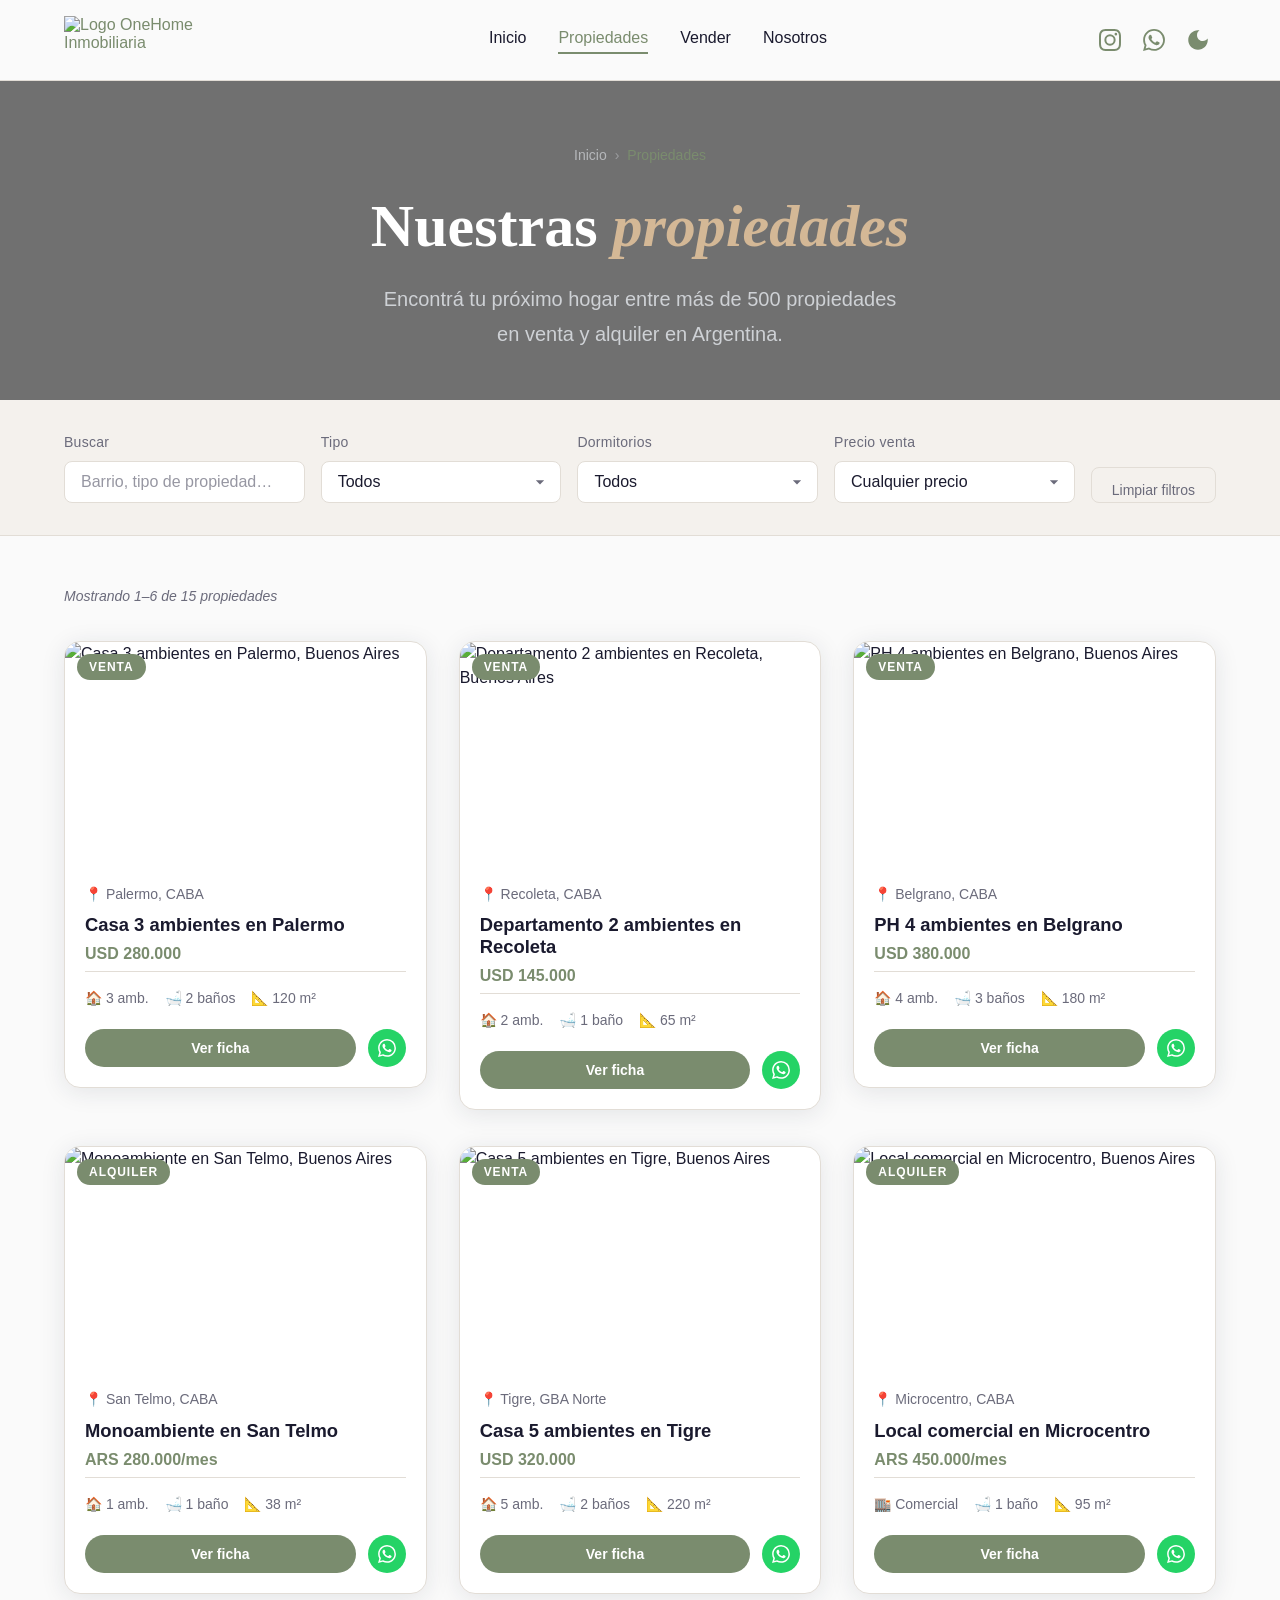
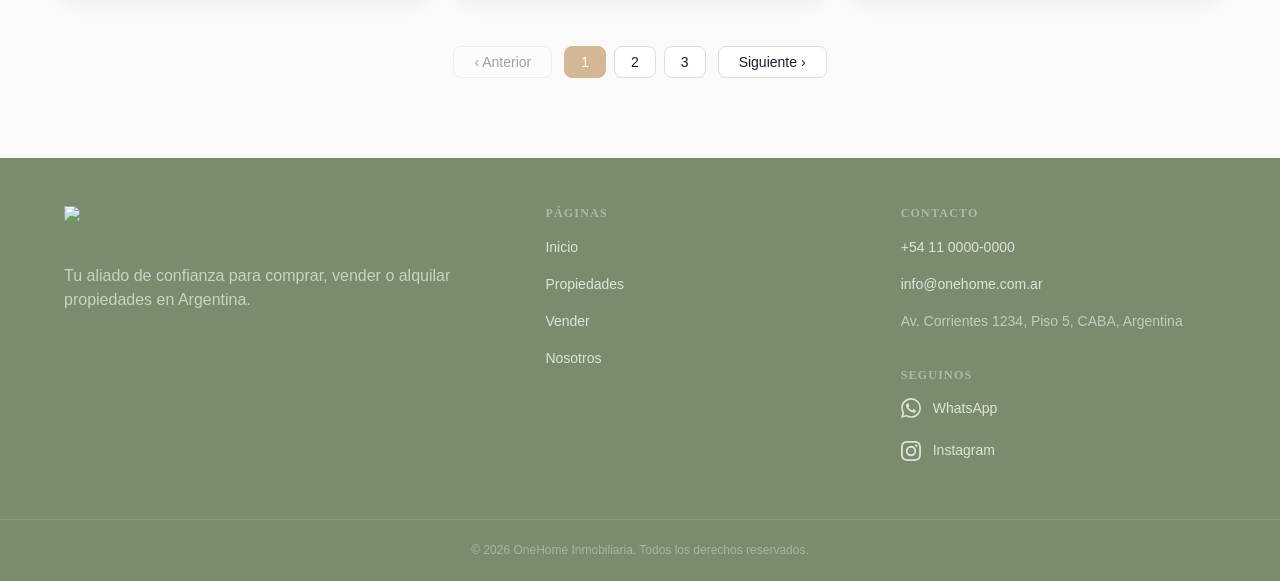
==== pages/ficha.html @ b930ec29 "Finalizando estilos generales del proyecto" ====
<!DOCTYPE html>
<html lang="es-AR">

<head>
  <meta charset="UTF-8" />
  <meta name="viewport" content="width=device-width, initial-scale=1.0" />

  <!-- SEO primario (el JS actualiza estos valores dinámicamente) -->
  <title>Ficha de propiedad | OneHome Inmobiliaria</title>
  <meta name="description" content="Detalle de propiedad en OneHome Inmobiliaria." />
  <link rel="canonical" href="https://onehome.com.ar/pages/ficha.html" />

  <!-- Open Graph para redes sociales (actualizados por JS) -->
  <meta property="og:type" content="website" />
  <meta property="og:title" content="Propiedad | OneHome Inmobiliaria" />
  <meta property="og:description" content="Detalle de propiedad en OneHome Inmobiliaria." />
  <meta property="og:image" content="/assets/images/og-default.jpg" />
  <meta property="og:url" content="https://onehome.com.ar/pages/ficha.html" />
  <meta property="og:locale" content="es_AR" />

  <!-- Datos estructurados Schema.org — contenido generado por JS -->
  <script id="json-ld" type="application/ld+json">
    {}
  </script>

  <!-- Fuentes: Playfair Display (títulos) + Lato (cuerpo) -->
  <link rel="preconnect" href="https://fonts.googleapis.com">
  <link rel="preconnect" href="https://fonts.gstatic.com" crossorigin>
  <link href="https://fonts.googleapis.com/css2?family=Playfair+Display:ital,wght@0,400;0,600;0,700;1,400&family=Lato:wght@300;400;700&display=swap" rel="stylesheet">

  <!-- Estilos -->
  <link rel="stylesheet" href="../assets/styles/main.css" />

  <!-- Favicon -->
  <link rel="icon" type="image/png" href="../assets/images/icons/favicon.png" />
</head>

<body>

  <!-- ===================== HEADER ===================== -->
  <header class="header">
    <div class="header__inner">

      <!-- Logo -->
      <a href="/" class="header__logo" aria-label="OneHome Inmobiliaria — inicio">
        <span class="header__logo-nombre">ONE HOME</span>
        <span class="header__logo-subtitulo">Consultores Inmobiliarios</span>
      </a>

      <!-- Navegación principal -->
      <nav class="header__nav" id="header-nav" aria-label="Navegación principal">
        <ul class="header__nav-list" role="list">
          <li><a href="/" class="header__nav-link">Inicio</a></li>
          <li><a href="/pages/propiedades.html" class="header__nav-link" aria-current="page">Propiedades</a></li>
          <li><a href="/pages/vender.html" class="header__nav-link">Vender / Alquilar</a></li>
          <li><a href="/pages/nosotros.html" class="header__nav-link">Nosotros</a></li>
        </ul>
      </nav>

      <!-- Botón contacto — visible solo en mobile -->
      <a href="/pages/contacto.html" class="header__contacto-mobile" aria-label="Ir al formulario de contacto">
        Contacto
      </a>

      <!-- Controles: redes sociales + toggle de tema -->
      <div class="header__controles" aria-label="Acciones del header">

        <a href="https://instagram.com/onehome" class="header__social-link" target="_blank" rel="noopener noreferrer"
          aria-label="Seguinos en Instagram">
          <svg class="header__social-icono" xmlns="http://www.w3.org/2000/svg" viewBox="0 0 24 24" aria-hidden="true"
            focusable="false">
            <path
              d="M12 2.163c3.204 0 3.584.012 4.85.07 3.252.148 4.771 1.691 4.919 4.919.058 1.265.069 1.645.069 4.849 0 3.205-.012 3.584-.069 4.849-.149 3.225-1.664 4.771-4.919 4.919-1.266.058-1.644.07-4.85.07-3.204 0-3.584-.012-4.849-.07-3.26-.149-4.771-1.699-4.919-4.92-.058-1.265-.07-1.644-.07-4.849 0-3.204.013-3.583.07-4.849.149-3.227 1.664-4.771 4.919-4.919 1.266-.057 1.645-.069 4.849-.069zM12 0C8.741 0 8.333.014 7.053.072 2.695.272.273 2.69.073 7.052.014 8.333 0 8.741 0 12c0 3.259.014 3.668.072 4.948.2 4.358 2.618 6.78 6.98 6.98C8.333 23.986 8.741 24 12 24c3.259 0 3.668-.014 4.948-.072 4.354-.2 6.782-2.618 6.979-6.98.059-1.28.073-1.689.073-4.948 0-3.259-.014-3.667-.072-4.947-.196-4.354-2.617-6.78-6.979-6.98C15.668.014 15.259 0 12 0zm0 5.838a6.162 6.162 0 1 0 0 12.324 6.162 6.162 0 0 0 0-12.324zM12 16a4 4 0 1 1 0-8 4 4 0 0 1 0 8zm6.406-11.845a1.44 1.44 0 1 0 0 2.881 1.44 1.44 0 0 0 0-2.881z" />
          </svg>
        </a>

        <a href="https://wa.me/541100000000" class="header__social-link" target="_blank" rel="noopener noreferrer"
          aria-label="Contactanos por WhatsApp">
          <svg class="header__social-icono" xmlns="http://www.w3.org/2000/svg" viewBox="0 0 24 24" aria-hidden="true"
            focusable="false">
            <path
              d="M17.472 14.382c-.297-.149-1.758-.867-2.03-.967-.273-.099-.471-.148-.67.15-.197.297-.767.966-.94 1.164-.173.199-.347.223-.644.075-.297-.15-1.255-.463-2.39-1.475-.883-.788-1.48-1.761-1.653-2.059-.173-.297-.018-.458.13-.606.134-.133.298-.347.446-.52.149-.174.198-.298.298-.497.099-.198.05-.371-.025-.52-.075-.149-.669-1.612-.916-2.207-.242-.579-.487-.5-.669-.51-.173-.008-.371-.01-.57-.01-.198 0-.52.074-.792.372-.272.297-1.04 1.016-1.04 2.479 0 1.462 1.065 2.875 1.213 3.074.149.198 2.096 3.2 5.077 4.487.709.306 1.262.489 1.694.625.712.227 1.36.195 1.871.118.571-.085 1.758-.719 2.006-1.413.248-.694.248-1.289.173-1.413-.074-.124-.272-.198-.57-.347m-5.421 7.403h-.004a9.87 9.87 0 0 1-5.031-1.378l-.361-.214-3.741.982.998-3.648-.235-.374a9.86 9.86 0 0 1-1.51-5.26c.001-5.45 4.436-9.884 9.888-9.884 2.64 0 5.122 1.03 6.988 2.898a9.825 9.825 0 0 1 2.893 6.994c-.003 5.45-4.437 9.884-9.885 9.884m8.413-18.297A11.815 11.815 0 0 0 12.05 0C5.495 0 .16 5.335.157 11.892c0 2.096.547 4.142 1.588 5.945L.057 24l6.305-1.654a11.882 11.882 0 0 0 5.683 1.448h.005c6.554 0 11.89-5.335 11.893-11.893a11.821 11.821 0 0 0-3.48-8.413Z" />
          </svg>
        </a>

        <button class="theme-toggle" id="theme-toggle" aria-label="Cambiar a modo oscuro">
          <svg class="theme-toggle__sol" viewBox="0 0 24 24" xmlns="http://www.w3.org/2000/svg" aria-hidden="true">
            <path
              d="M12 7c-2.76 0-5 2.24-5 5s2.24 5 5 5 5-2.24 5-5-2.24-5-5-5zM2 13h2c.55 0 1-.45 1-1s-.45-1-1-1H2c-.55 0-1 .45-1 1s.45 1 1 1zm18 0h2c.55 0 1-.45 1-1s-.45-1-1-1h-2c-.55 0-1 .45-1 1s.45 1 1 1zM11 2v2c0 .55.45 1 1 1s1-.45 1-1V2c0-.55-.45-1-1-1s-1 .45-1 1zm0 18v2c0 .55.45 1 1 1s1-.45 1-1v-2c0-.55-.45-1-1-1s-1 .45-1 1zM5.99 4.58c-.39-.39-1.03-.39-1.41 0-.39.39-.39 1.03 0 1.41l1.06 1.06c.39.39 1.03.39 1.41 0s.39-1.03 0-1.41L5.99 4.58zm12.37 12.37c-.39-.39-1.03-.39-1.41 0-.39.39-.39 1.03 0 1.41l1.06 1.06c.39.39 1.03.39 1.41 0 .39-.39.39-1.03 0-1.41l-1.06-1.06zm1.06-10.96c.39-.39.39-1.03 0-1.41-.39-.39-1.03-.39-1.41 0l-1.06 1.06c-.39.39-.39 1.03 0 1.41s1.03.39 1.41 0l1.06-1.06zM7.05 18.36c.39-.39.39-1.03 0-1.41-.39-.39-1.03-.39-1.41 0l-1.06 1.06c-.39.39-.39 1.03 0 1.41s1.03.39 1.41 0l1.06-1.06z" />
          </svg>
          <svg class="theme-toggle__luna" viewBox="0 0 24 24" xmlns="http://www.w3.org/2000/svg" aria-hidden="true">
            <path
              d="M12 3c-4.97 0-9 4.03-9 9s4.03 9 9 9 9-4.03 9-9c0-.46-.04-.92-.1-1.36-.98 1.37-2.58 2.26-4.4 2.26-2.98 0-5.4-2.42-5.4-5.4 0-1.81.89-3.42 2.26-4.4-.44-.06-.9-.1-1.36-.1z" />
          </svg>
        </button>

      </div><!-- /.header__controles -->

    </div>
  </header>

  <!-- ===================== MAIN ===================== -->
  <!-- Todo el contenido de la ficha es generado dinámicamente por ficha-page.js -->
  <main class="ficha" id="ficha-main" aria-label="Ficha de propiedad">
    <!-- JS monta acá: breadcrumb, galería, layout, formulario, relacionadas -->
  </main>

  <!-- ===================== FOOTER ===================== -->
  <footer class="footer">
    <div class="footer__inner">
      <div class="footer__marca">
        <a href="/" class="footer__logo" aria-label="OneHome Inmobiliaria — inicio">
          <span class="footer__logo-nombre">ONE HOME</span>
          <span class="footer__logo-subtitulo">Consultores Inmobiliarios</span>
        </a>
        <p class="footer__descripcion">
          Tu aliado de confianza para comprar, vender o alquilar propiedades en Argentina.
        </p>
      </div>

      <nav class="footer__nav" aria-label="Navegación del footer">
        <h3 class="footer__nav-titulo">Páginas</h3>
        <ul class="footer__nav-lista" role="list">
          <li><a href="/" class="footer__nav-link">Inicio</a></li>
          <li><a href="/pages/propiedades.html" class="footer__nav-link">Propiedades</a></li>
          <li><a href="/pages/vender.html" class="footer__nav-link">Vender / Alquilar</a></li>
          <li><a href="/pages/nosotros.html" class="footer__nav-link">Nosotros</a></li>
        </ul>
      </nav>

      <address class="footer__contacto">
        <h3 class="footer__contacto-titulo">Contacto</h3>
        <ul class="footer__contacto-lista" role="list">
          <li>
            <a href="tel:+541133662649" class="footer__contacto-link">
              +54 11 3366 2649
            </a>
          </li>
          <li>
            <a href="mailto:info@onehome.com.ar" class="footer__contacto-link">
              info@onehome.com.ar
            </a>
          </li>
          <li class="footer__contacto-direccion">
            Av. Corrientes 1234, Piso 5, CABA, Argentina
          </li>
        </ul>

        <h3 class="footer__social-titulo">Seguinos</h3>
        <ul class="footer__social-lista" role="list">
          <li>
            <a href="https://wa.me/5491133662649" class="footer__social-link" target="_blank" rel="noopener noreferrer"
              aria-label="Contactar por WhatsApp">
              <svg class="footer__social-icono" xmlns="http://www.w3.org/2000/svg" viewBox="0 0 24 24"
                aria-hidden="true" focusable="false">
                <path
                  d="M17.472 14.382c-.297-.149-1.758-.867-2.03-.967-.273-.099-.471-.148-.67.15-.197.297-.767.966-.94 1.164-.173.199-.347.223-.644.075-.297-.15-1.255-.463-2.39-1.475-.883-.788-1.48-1.761-1.653-2.059-.173-.297-.018-.458.13-.606.134-.133.298-.347.446-.52.149-.174.198-.298.298-.497.099-.198.05-.371-.025-.52-.075-.149-.669-1.612-.916-2.207-.242-.579-.487-.5-.669-.51-.173-.008-.371-.01-.57-.01-.198 0-.52.074-.792.372-.272.297-1.04 1.016-1.04 2.479 0 1.462 1.065 2.875 1.213 3.074.149.198 2.096 3.2 5.077 4.487.709.306 1.262.489 1.694.625.712.227 1.36.195 1.871.118.571-.085 1.758-.719 2.006-1.413.248-.694.248-1.289.173-1.413-.074-.124-.272-.198-.57-.347m-5.421 7.403h-.004a9.87 9.87 0 0 1-5.031-1.378l-.361-.214-3.741.982.998-3.648-.235-.374a9.86 9.86 0 0 1-1.51-5.26c.001-5.45 4.436-9.884 9.888-9.884 2.64 0 5.122 1.03 6.988 2.898a9.825 9.825 0 0 1 2.893 6.994c-.003 5.45-4.437 9.884-9.885 9.884m8.413-18.297A11.815 11.815 0 0 0 12.05 0C5.495 0 .16 5.335.157 11.892c0 2.096.547 4.142 1.588 5.945L.057 24l6.305-1.654a11.882 11.882 0 0 0 5.683 1.448h.005c6.554 0 11.89-5.335 11.893-11.893a11.821 11.821 0 0 0-3.48-8.413Z" />
              </svg>
              <span class="footer__social-nombre">WhatsApp</span>
            </a>
          </li>
          <li>
            <a href="https://instagram.com/onehomeargentina" class="footer__social-link" target="_blank"
              rel="noopener noreferrer" aria-label="OneHome en Instagram">
              <svg class="footer__social-icono" xmlns="http://www.w3.org/2000/svg" viewBox="0 0 24 24"
                aria-hidden="true" focusable="false">
                <path
                  d="M12 2.163c3.204 0 3.584.012 4.85.07 3.252.148 4.771 1.691 4.919 4.919.058 1.265.069 1.645.069 4.849 0 3.205-.012 3.584-.069 4.849-.149 3.225-1.664 4.771-4.919 4.919-1.266.058-1.644.07-4.85.07-3.204 0-3.584-.012-4.849-.07-3.26-.149-4.771-1.699-4.919-4.92-.058-1.265-.07-1.644-.07-4.849 0-3.204.013-3.583.07-4.849.149-3.227 1.664-4.771 4.919-4.919 1.266-.057 1.645-.069 4.849-.069zM12 0C8.741 0 8.333.014 7.053.072 2.695.272.273 2.69.073 7.052.014 8.333 0 8.741 0 12c0 3.259.014 3.668.072 4.948.2 4.358 2.618 6.78 6.98 6.98C8.333 23.986 8.741 24 12 24c3.259 0 3.668-.014 4.948-.072 4.354-.2 6.782-2.618 6.979-6.98.059-1.28.073-1.689.073-4.948 0-3.259-.014-3.667-.072-4.947-.196-4.354-2.617-6.78-6.979-6.98C15.668.014 15.259 0 12 0zm0 5.838a6.162 6.162 0 1 0 0 12.324 6.162 6.162 0 0 0 0-12.324zM12 16a4 4 0 1 1 0-8 4 4 0 0 1 0 8zm6.406-11.845a1.44 1.44 0 1 0 0 2.881 1.44 1.44 0 0 0 0-2.881z" />
              </svg>
              <span class="footer__social-nombre">Instagram</span>
            </a>
          </li>
        </ul>
      </address>

    </div>

    <!-- Barra inferior: copyright -->
    <div class="footer__legal">
      <p class="footer__copyright">
        &copy; 2026 OneHome Inmobiliaria. Todos los derechos reservados.
      </p>
    </div>
  </footer>

  <!-- ===================== NAV MOBILE ===================== -->
  <nav class="nav-mobile" aria-label="Navegación móvil">
    <ul class="nav-mobile__list" role="list">

      <li class="nav-mobile__item">
        <a href="/" class="nav-mobile__link" aria-label="Inicio">
          <svg viewBox="0 0 24 24" xmlns="http://www.w3.org/2000/svg" aria-hidden="true">
            <path d="M10 20v-6h4v6h5v-8h3L12 3 2 12h3v8z" />
          </svg>
          <span>Inicio</span>
        </a>
      </li>

      <li class="nav-mobile__item">
        <a href="/pages/propiedades.html" class="nav-mobile__link" aria-label="Propiedades">
          <svg viewBox="0 0 24 24" xmlns="http://www.w3.org/2000/svg" aria-hidden="true">
            <path
              d="M17 11V3H7v4H3v14h8v-4h2v4h8V11h-4zM7 19H5v-2h2v2zm0-4H5v-2h2v2zm0-4H5v-2h2v2zm4 4H9v-2h2v2zm0-4H9v-2h2v2zm0-4H9V5h2v2zm4 8h-2v-2h2v2zm0-4h-2v-2h2v2zm0-4h-2V5h2v2zm4 12h-2v-2h2v2zm0-4h-2v-2h2v2z" />
          </svg>
          <span>Propiedades</span>
        </a>
      </li>

      <li class="nav-mobile__item">
        <a href="/pages/vender.html" class="nav-mobile__link" aria-label="Vender">
          <svg viewBox="0 0 24 24" xmlns="http://www.w3.org/2000/svg" aria-hidden="true">
            <path
              d="M21.41 11.58l-9-9C12.05 2.22 11.55 2 11 2H4c-1.1 0-2 .9-2 2v7c0 .55.22 1.05.59 1.42l9 9c.36.36.86.58 1.41.58.55 0 1.05-.22 1.41-.59l7-7c.37-.36.59-.86.59-1.41 0-.55-.23-1.06-.59-1.42zM5.5 7C4.67 7 4 6.33 4 5.5S4.67 4 5.5 4 7 4.67 7 5.5 6.33 7 5.5 7z" />
          </svg>
          <span>Vender</span>
        </a>
      </li>

      <li class="nav-mobile__item">
        <a href="/pages/nosotros.html" class="nav-mobile__link" aria-label="Nosotros">
          <svg viewBox="0 0 24 24" xmlns="http://www.w3.org/2000/svg" aria-hidden="true">
            <path
              d="M16 11c1.66 0 2.99-1.34 2.99-3S17.66 5 16 5c-1.66 0-3 1.34-3 3s1.34 3 3 3zm-8 0c1.66 0 2.99-1.34 2.99-3S9.66 5 8 5C6.34 5 5 6.34 5 8s1.34 3 3 3zm0 2c-2.33 0-7 1.17-7 3.5V19h14v-2.5c0-2.33-4.67-3.5-7-3.5zm8 0c-.29 0-.62.02-.97.05 1.16.84 1.97 1.97 1.97 3.45V19h6v-2.5c0-2.33-4.67-3.5-7-3.5z" />
          </svg>
          <span>Nosotros</span>
        </a>
      </li>

    </ul>
  </nav>

  <!-- Script de la página -->
  <script type="module" src="../assets/js/pages/ficha-page.js"></script>

</body>

</html>
---- assets/styles/main.css ----
/* =========================================================
   main.css — punto de entrada de todos los estilos
   El orden importa: reset → variables → tipografía → componentes → páginas
   ========================================================= */

/* === BASE === */
@import './base/reset.css';
@import './base/variables.css';
@import './base/typography.css';
@import './base/animations.css';

/* === COMPONENTS === */
@import './components/theme-toggle.css';
@import './components/header.css';
@import './components/footer.css';
@import './components/cards.css';

/* === PAGES === */
@import './pages/home.css';
/* nosotros.css primero: define la base de .hero-interno (overlay + z-index) */
@import './pages/nosotros.css';
/* propiedades y vender sobreescriben solo el background-image del hero */
@import './pages/propiedades.css';
@import './pages/vender.css';
@import './pages/ficha.css';
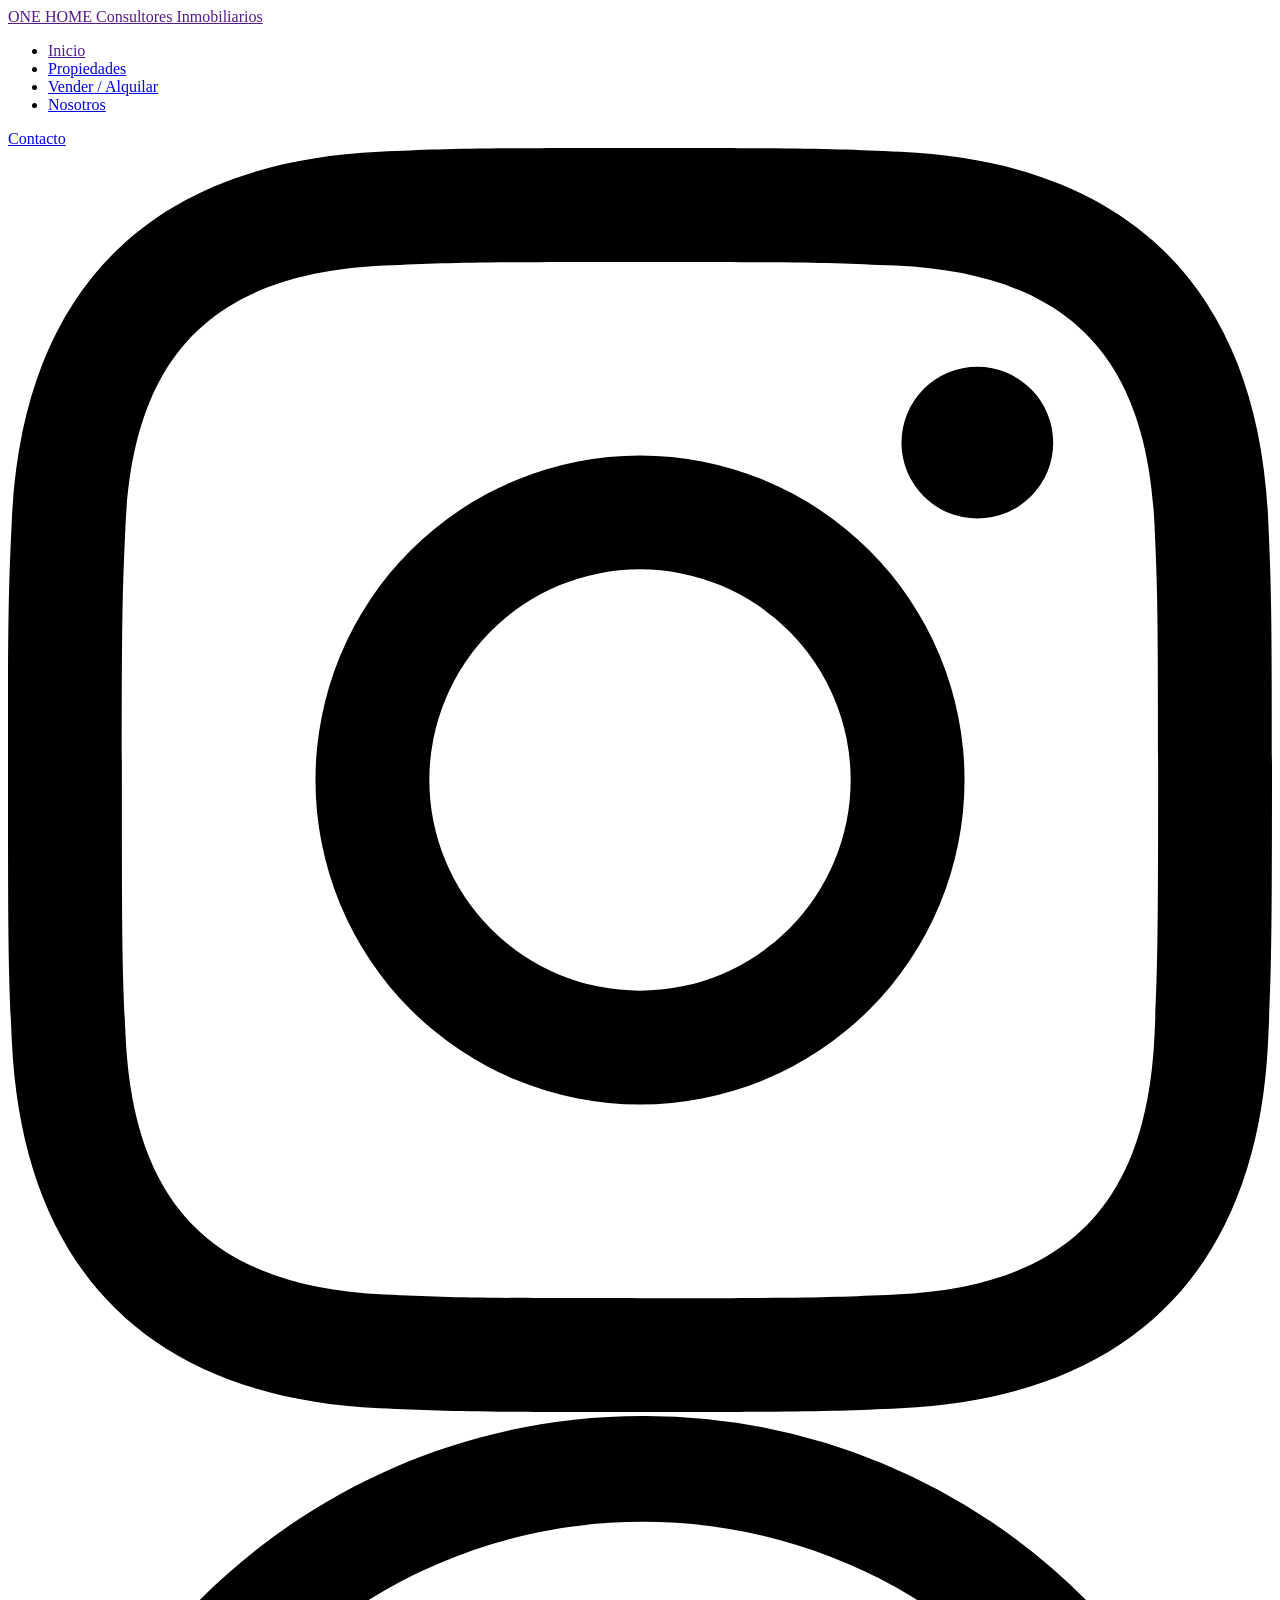
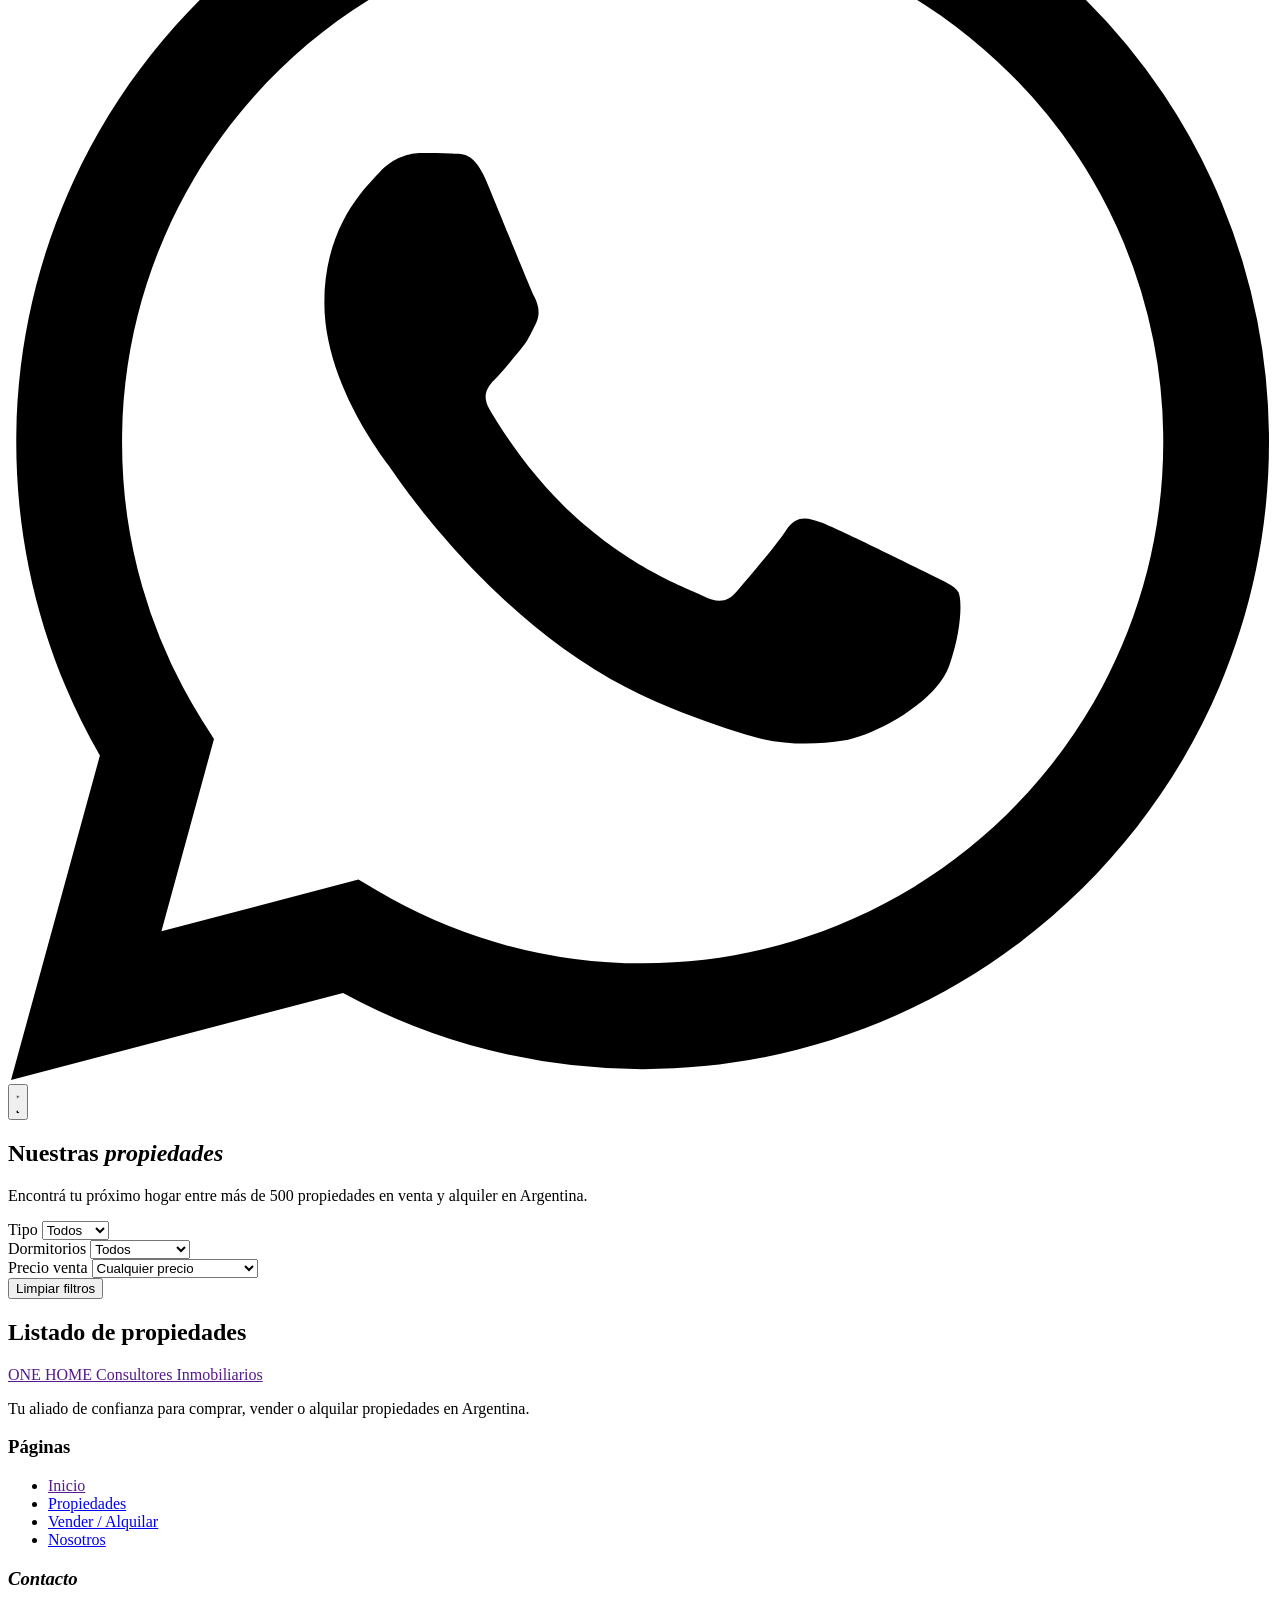
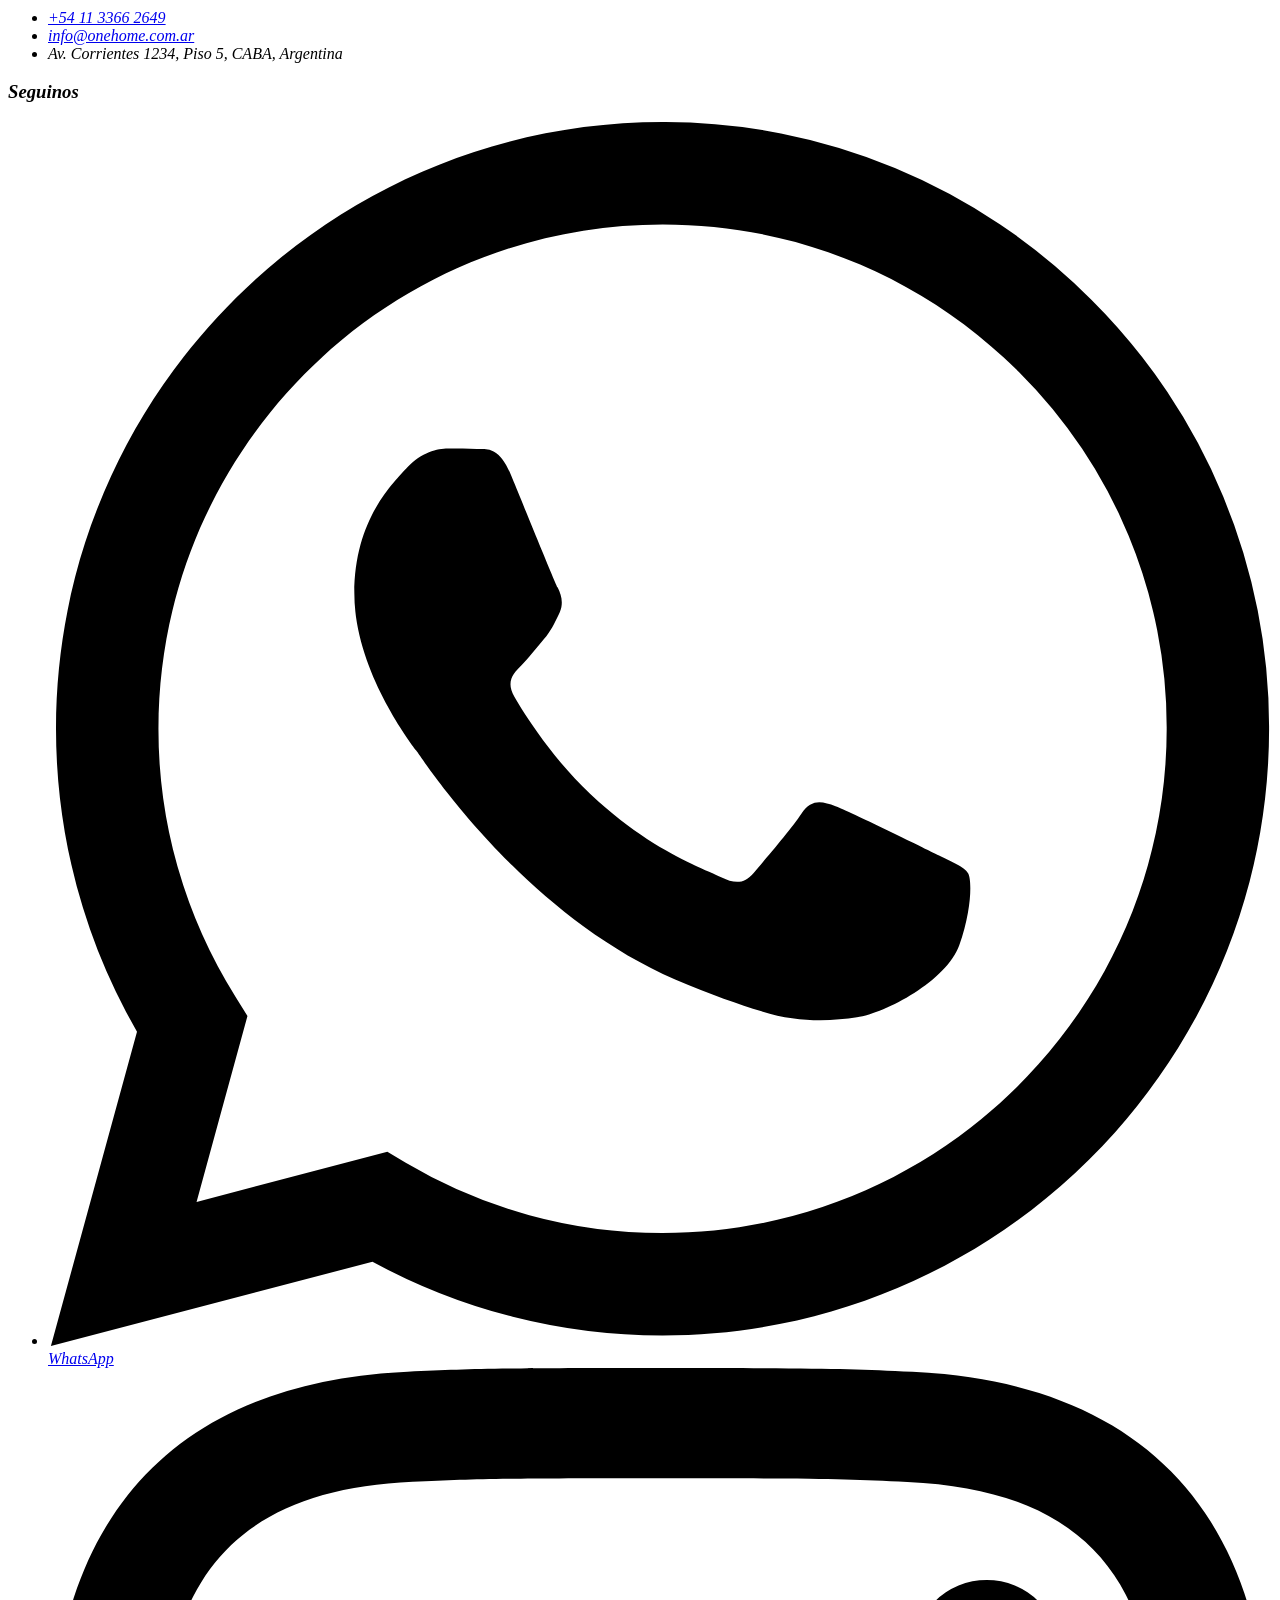
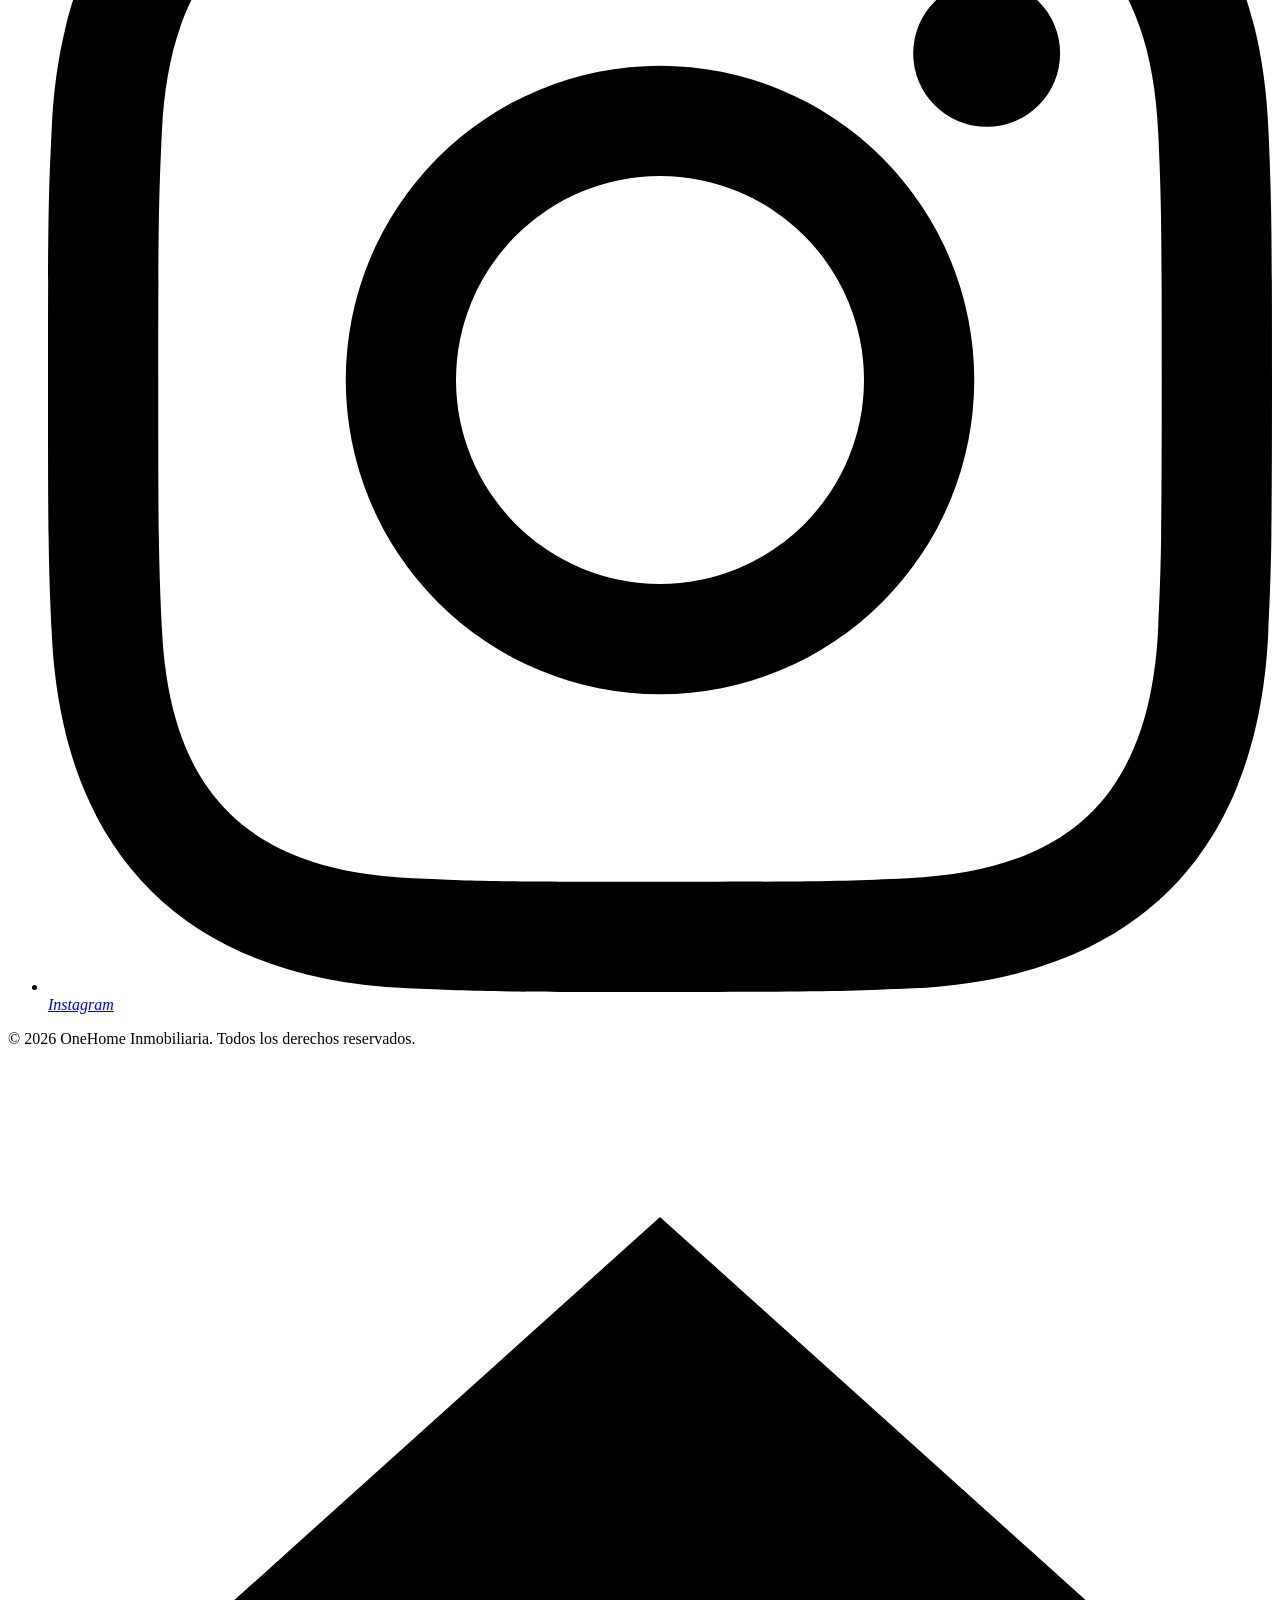
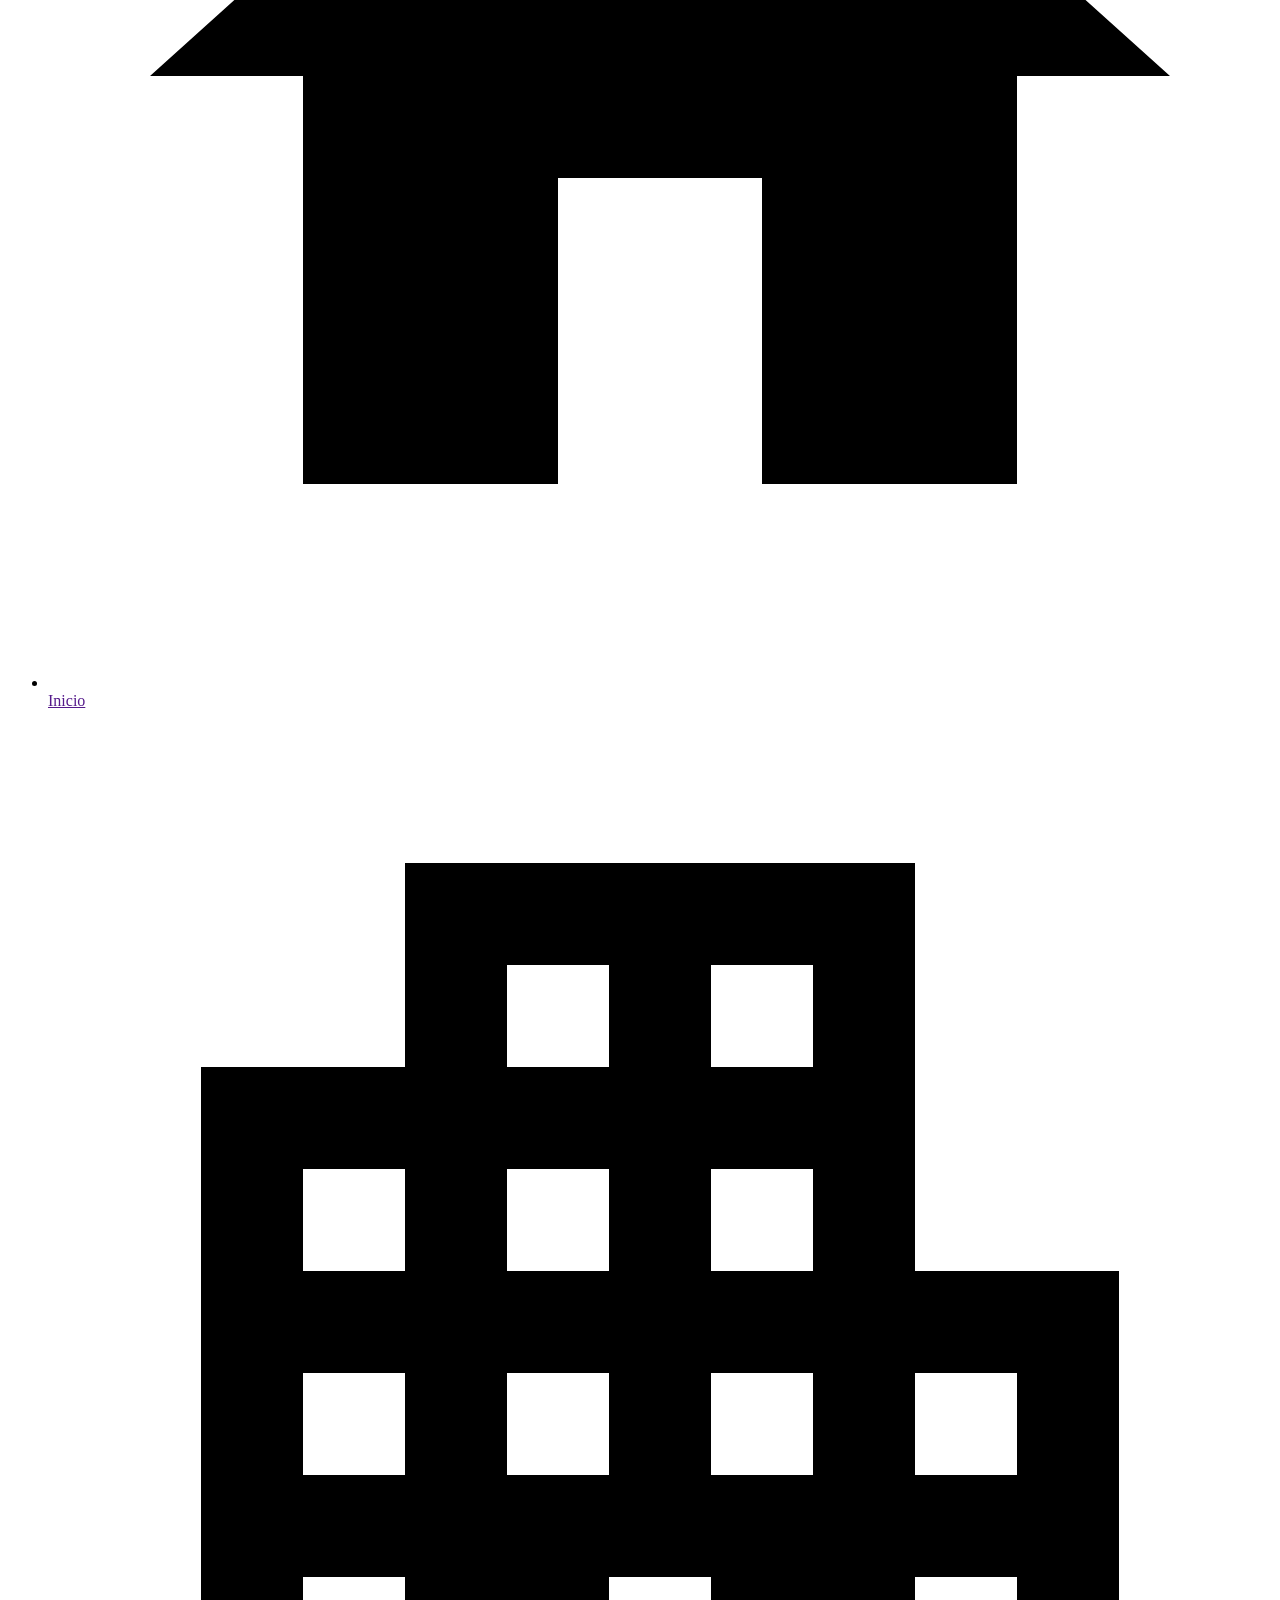
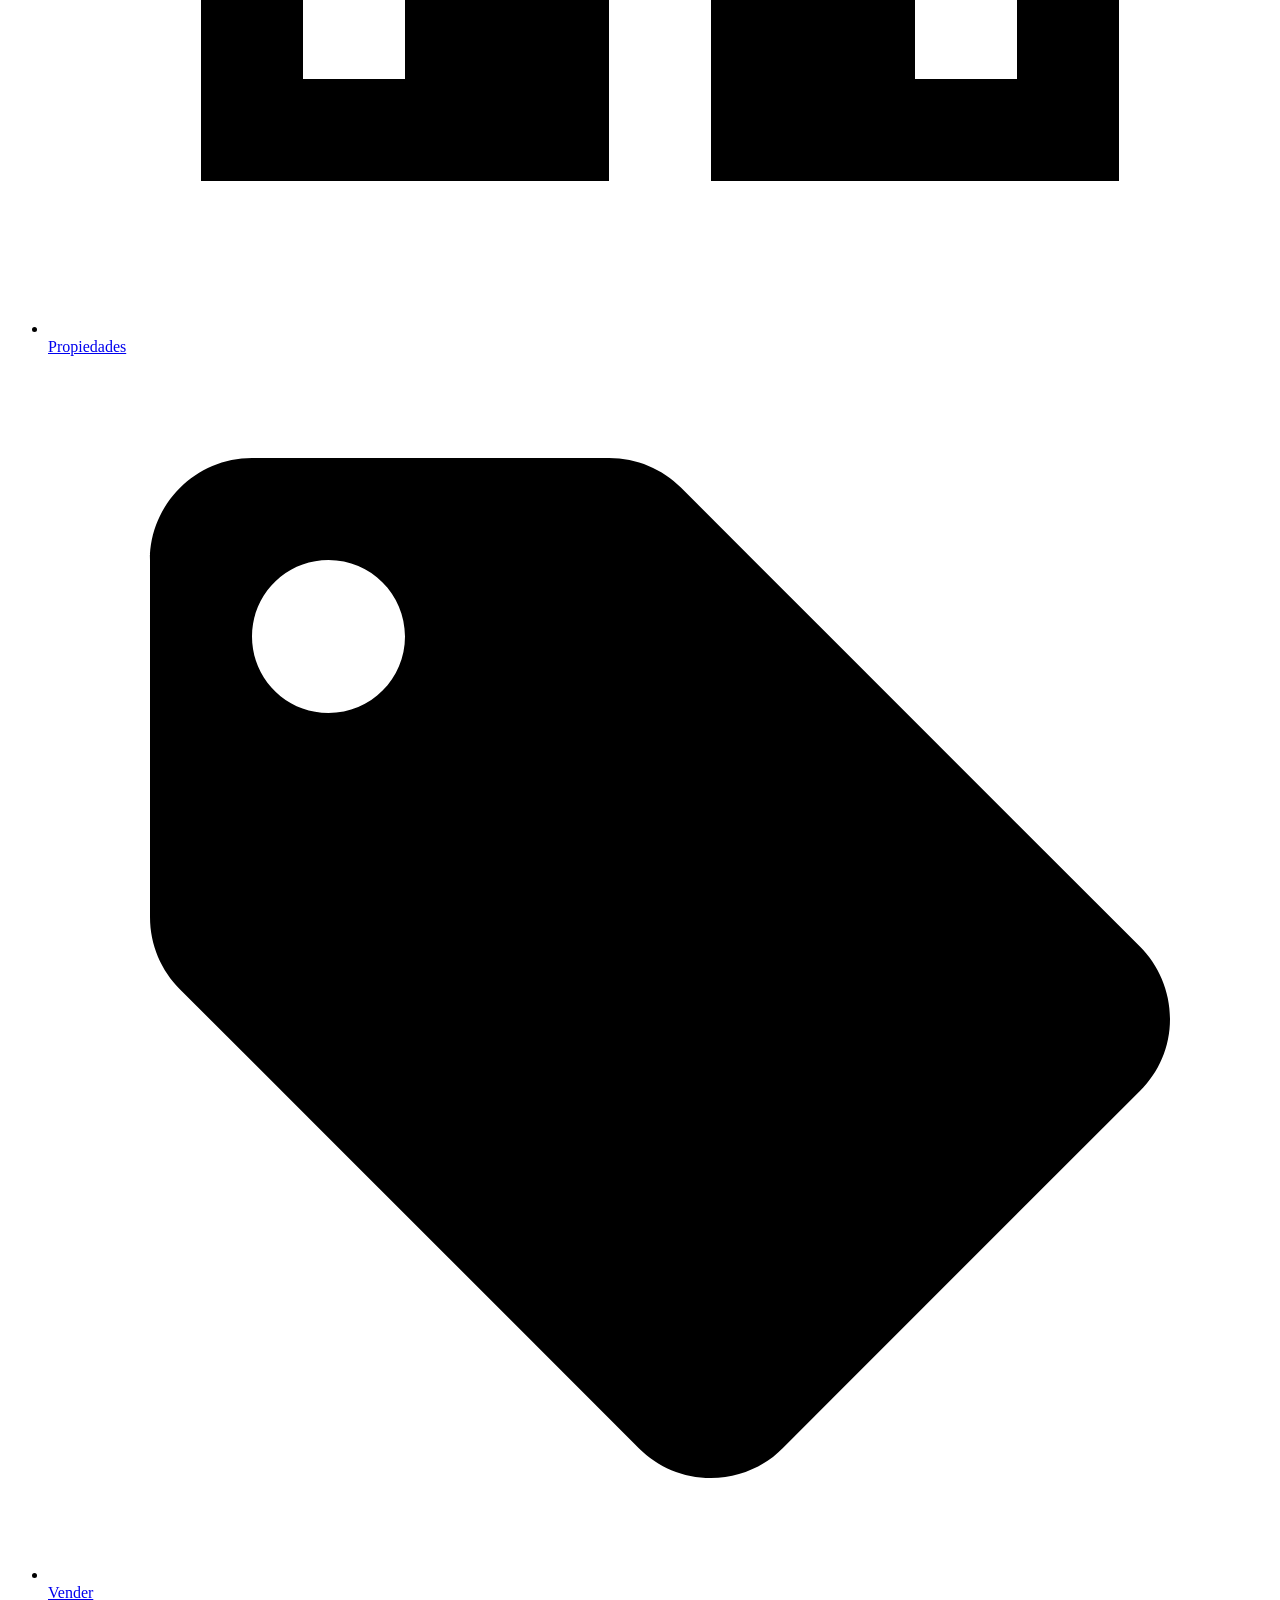
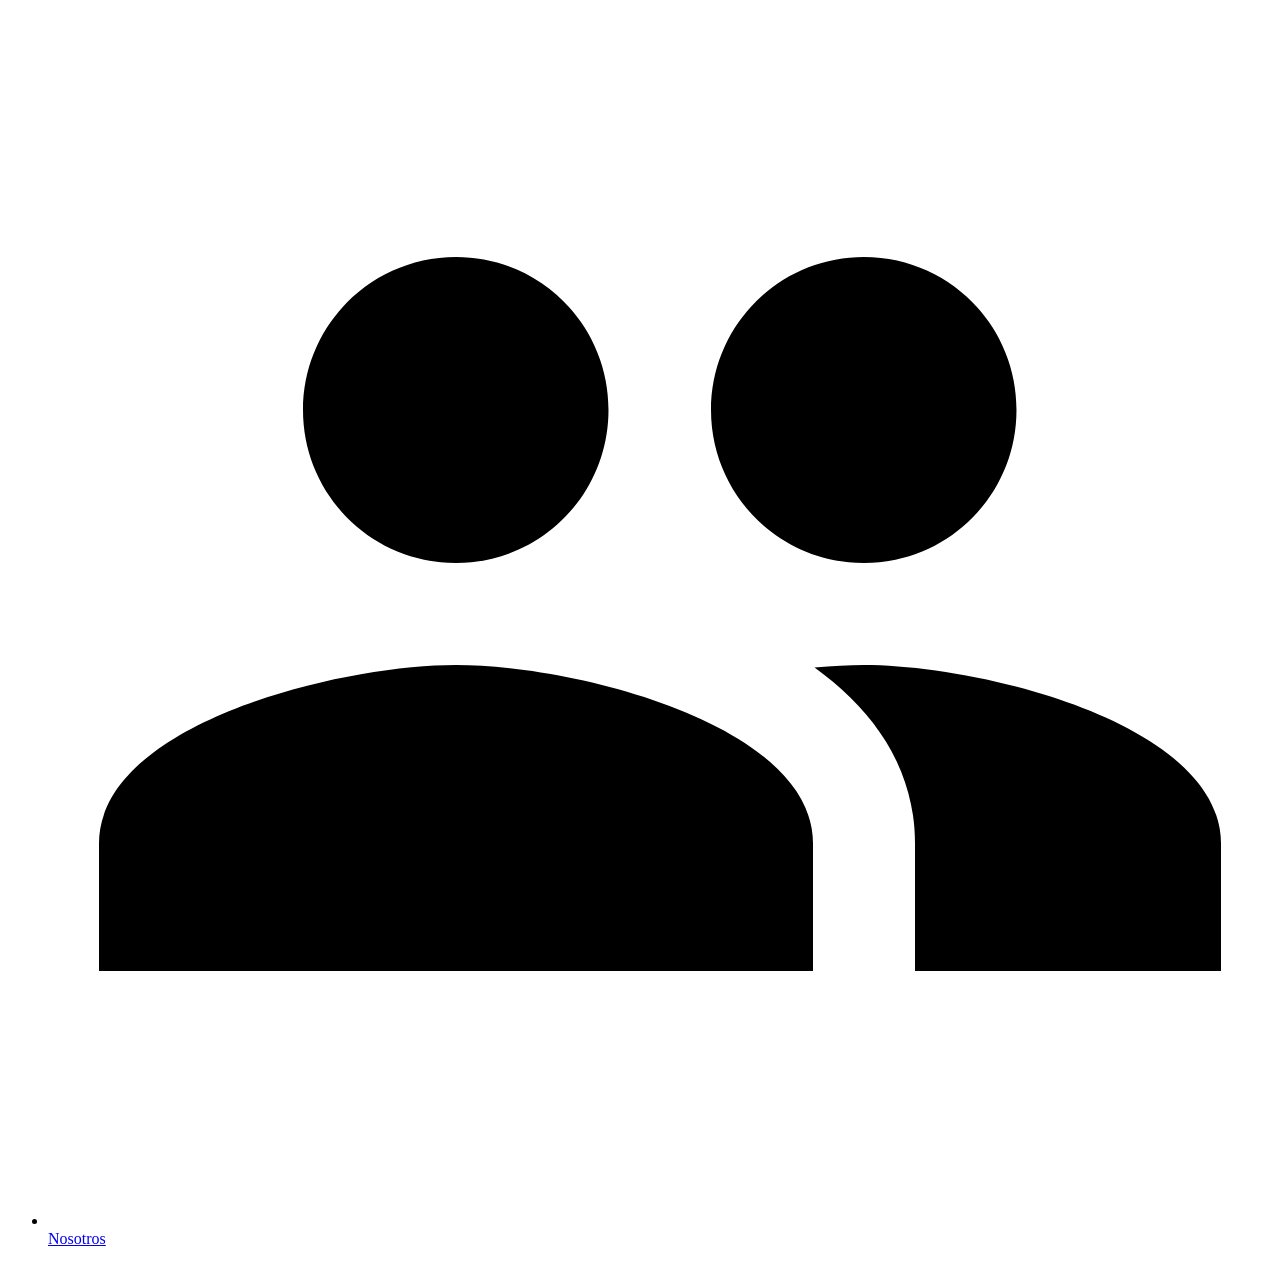
==== commit 752f9816: "fix: paths relativos para GH Pages" ====
--- a/pages/ficha.html
+++ b/pages/ficha.html
@@ -42,7 +42,7 @@
     <div class="header__inner">
 
       <!-- Logo -->
-      <a href="/" class="header__logo" aria-label="OneHome Inmobiliaria — inicio">
+      <a href="" class="header__logo" aria-label="OneHome Inmobiliaria — inicio">
         <span class="header__logo-nombre">ONE HOME</span>
         <span class="header__logo-subtitulo">Consultores Inmobiliarios</span>
       </a>
@@ -50,15 +50,15 @@
       <!-- Navegación principal -->
       <nav class="header__nav" id="header-nav" aria-label="Navegación principal">
         <ul class="header__nav-list" role="list">
-          <li><a href="/" class="header__nav-link">Inicio</a></li>
-          <li><a href="/pages/propiedades.html" class="header__nav-link" aria-current="page">Propiedades</a></li>
-          <li><a href="/pages/vender.html" class="header__nav-link">Vender / Alquilar</a></li>
-          <li><a href="/pages/nosotros.html" class="header__nav-link">Nosotros</a></li>
+          <li><a href="" class="header__nav-link">Inicio</a></li>
+          <li><a href="pages/propiedades.html" class="header__nav-link" aria-current="page">Propiedades</a></li>
+          <li><a href="pages/vender.html" class="header__nav-link">Vender / Alquilar</a></li>
+          <li><a href="pages/nosotros.html" class="header__nav-link">Nosotros</a></li>
         </ul>
       </nav>
 
       <!-- Botón contacto — visible solo en mobile -->
-      <a href="/pages/contacto.html" class="header__contacto-mobile" aria-label="Ir al formulario de contacto">
+      <a href="pages/contacto.html" class="header__contacto-mobile" aria-label="Ir al formulario de contacto">
         Contacto
       </a>
 
@@ -109,7 +109,7 @@
   <footer class="footer">
     <div class="footer__inner">
       <div class="footer__marca">
-        <a href="/" class="footer__logo" aria-label="OneHome Inmobiliaria — inicio">
+        <a href="" class="footer__logo" aria-label="OneHome Inmobiliaria — inicio">
           <span class="footer__logo-nombre">ONE HOME</span>
           <span class="footer__logo-subtitulo">Consultores Inmobiliarios</span>
         </a>
@@ -121,10 +121,10 @@
       <nav class="footer__nav" aria-label="Navegación del footer">
         <h3 class="footer__nav-titulo">Páginas</h3>
         <ul class="footer__nav-lista" role="list">
-          <li><a href="/" class="footer__nav-link">Inicio</a></li>
-          <li><a href="/pages/propiedades.html" class="footer__nav-link">Propiedades</a></li>
-          <li><a href="/pages/vender.html" class="footer__nav-link">Vender / Alquilar</a></li>
-          <li><a href="/pages/nosotros.html" class="footer__nav-link">Nosotros</a></li>
+          <li><a href="" class="footer__nav-link">Inicio</a></li>
+          <li><a href="pages/propiedades.html" class="footer__nav-link">Propiedades</a></li>
+          <li><a href="pages/vender.html" class="footer__nav-link">Vender / Alquilar</a></li>
+          <li><a href="pages/nosotros.html" class="footer__nav-link">Nosotros</a></li>
         </ul>
       </nav>
 
@@ -188,7 +188,7 @@
     <ul class="nav-mobile__list" role="list">
 
       <li class="nav-mobile__item">
-        <a href="/" class="nav-mobile__link" aria-label="Inicio">
+        <a href="" class="nav-mobile__link" aria-label="Inicio">
           <svg viewBox="0 0 24 24" xmlns="http://www.w3.org/2000/svg" aria-hidden="true">
             <path d="M10 20v-6h4v6h5v-8h3L12 3 2 12h3v8z" />
           </svg>
@@ -197,7 +197,7 @@
       </li>
 
       <li class="nav-mobile__item">
-        <a href="/pages/propiedades.html" class="nav-mobile__link" aria-label="Propiedades">
+        <a href="pages/propiedades.html" class="nav-mobile__link" aria-label="Propiedades">
           <svg viewBox="0 0 24 24" xmlns="http://www.w3.org/2000/svg" aria-hidden="true">
             <path
               d="M17 11V3H7v4H3v14h8v-4h2v4h8V11h-4zM7 19H5v-2h2v2zm0-4H5v-2h2v2zm0-4H5v-2h2v2zm4 4H9v-2h2v2zm0-4H9v-2h2v2zm0-4H9V5h2v2zm4 8h-2v-2h2v2zm0-4h-2v-2h2v2zm0-4h-2V5h2v2zm4 12h-2v-2h2v2zm0-4h-2v-2h2v2z" />
@@ -207,7 +207,7 @@
       </li>
 
       <li class="nav-mobile__item">
-        <a href="/pages/vender.html" class="nav-mobile__link" aria-label="Vender">
+        <a href="pages/vender.html" class="nav-mobile__link" aria-label="Vender">
           <svg viewBox="0 0 24 24" xmlns="http://www.w3.org/2000/svg" aria-hidden="true">
             <path
               d="M21.41 11.58l-9-9C12.05 2.22 11.55 2 11 2H4c-1.1 0-2 .9-2 2v7c0 .55.22 1.05.59 1.42l9 9c.36.36.86.58 1.41.58.55 0 1.05-.22 1.41-.59l7-7c.37-.36.59-.86.59-1.41 0-.55-.23-1.06-.59-1.42zM5.5 7C4.67 7 4 6.33 4 5.5S4.67 4 5.5 4 7 4.67 7 5.5 6.33 7 5.5 7z" />
@@ -217,7 +217,7 @@
       </li>
 
       <li class="nav-mobile__item">
-        <a href="/pages/nosotros.html" class="nav-mobile__link" aria-label="Nosotros">
+        <a href="pages/nosotros.html" class="nav-mobile__link" aria-label="Nosotros">
           <svg viewBox="0 0 24 24" xmlns="http://www.w3.org/2000/svg" aria-hidden="true">
             <path
               d="M16 11c1.66 0 2.99-1.34 2.99-3S17.66 5 16 5c-1.66 0-3 1.34-3 3s1.34 3 3 3zm-8 0c1.66 0 2.99-1.34 2.99-3S9.66 5 8 5C6.34 5 5 6.34 5 8s1.34 3 3 3zm0 2c-2.33 0-7 1.17-7 3.5V19h14v-2.5c0-2.33-4.67-3.5-7-3.5zm8 0c-.29 0-.62.02-.97.05 1.16.84 1.97 1.97 1.97 3.45V19h6v-2.5c0-2.33-4.67-3.5-7-3.5z" />
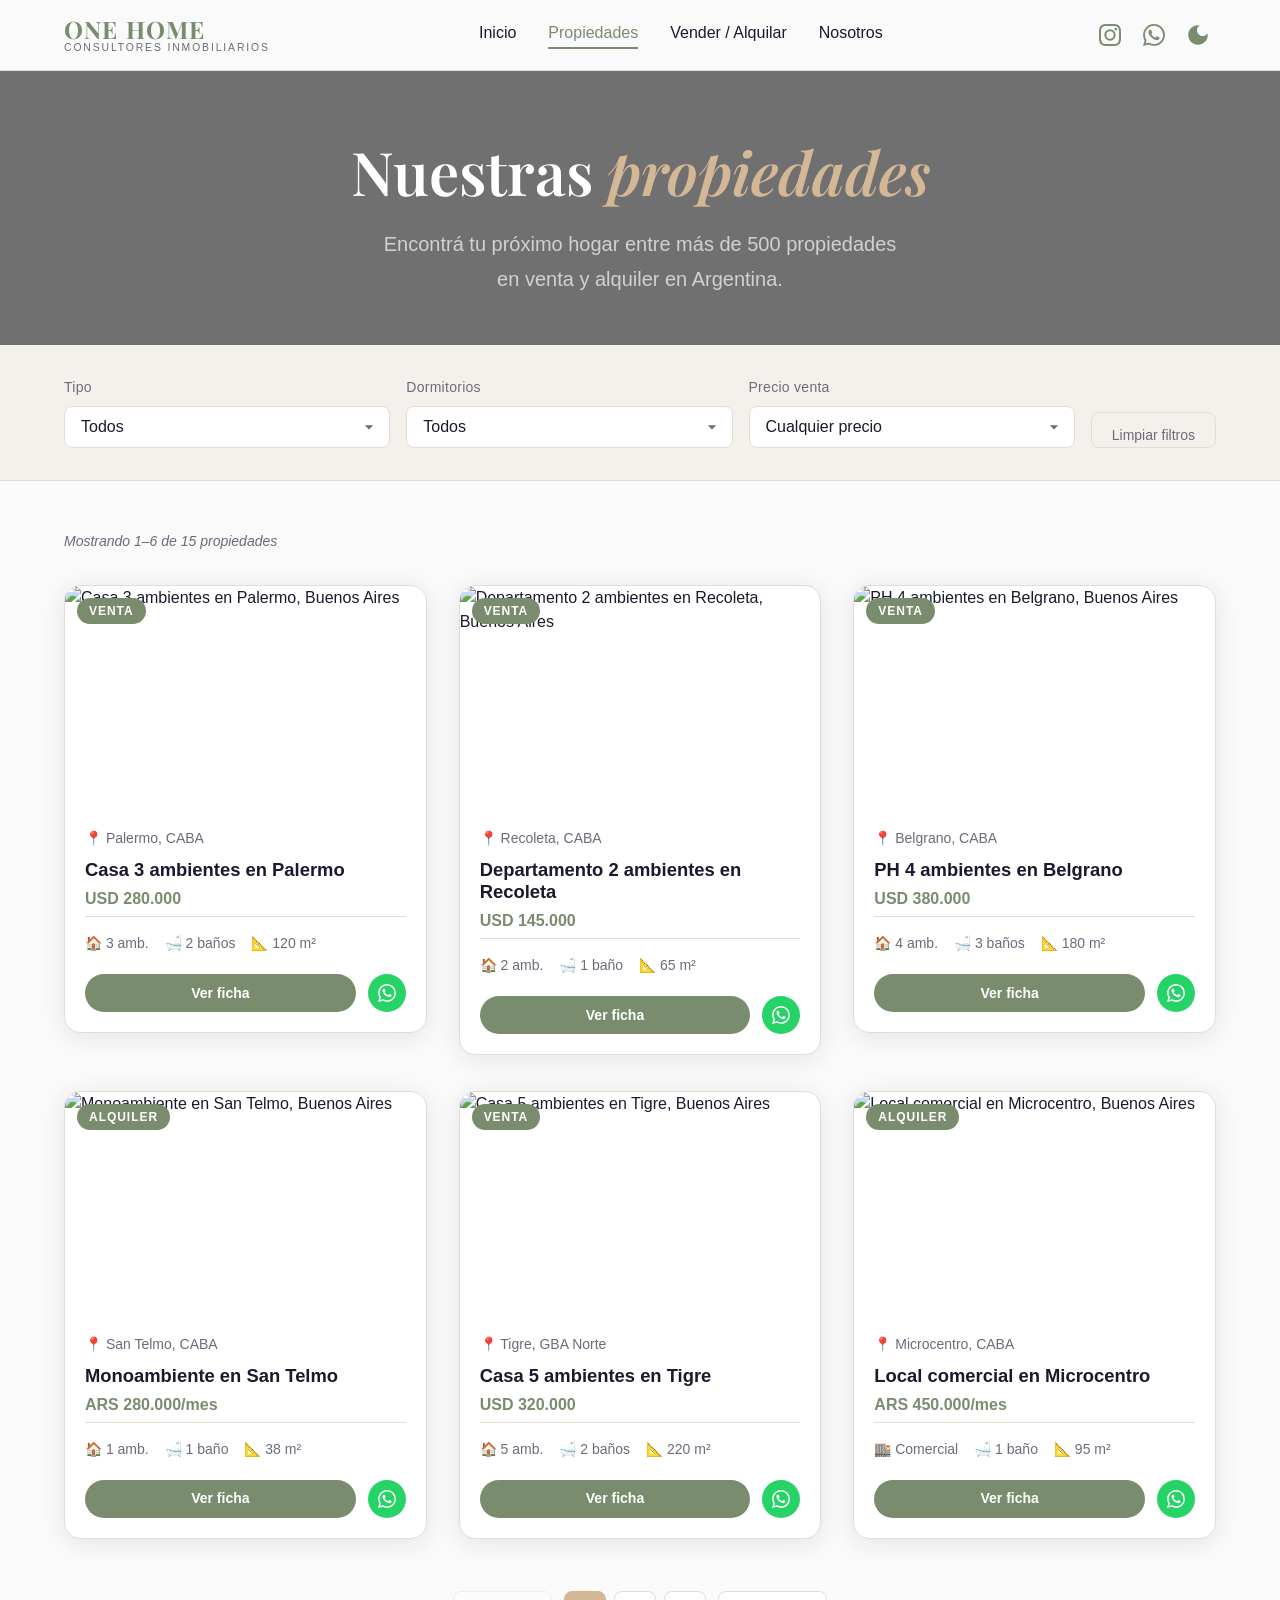
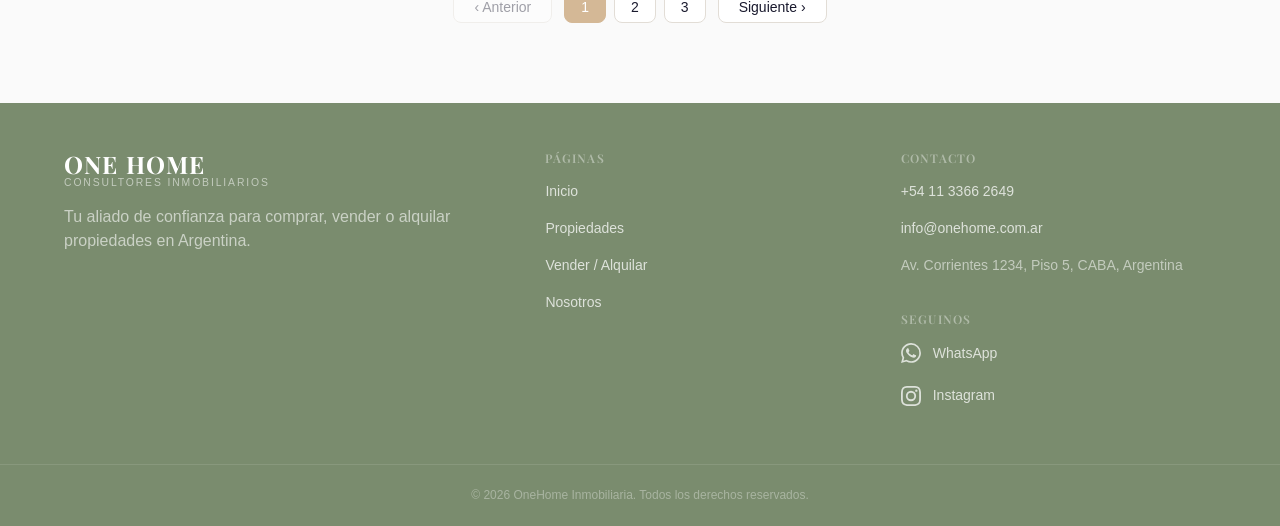
==== commit 78937b95: "fix: paths corregidos en pages" ====
--- a/pages/ficha.html
+++ b/pages/ficha.html
@@ -51,14 +51,14 @@
       <nav class="header__nav" id="header-nav" aria-label="Navegación principal">
         <ul class="header__nav-list" role="list">
           <li><a href="" class="header__nav-link">Inicio</a></li>
-          <li><a href="pages/propiedades.html" class="header__nav-link" aria-current="page">Propiedades</a></li>
-          <li><a href="pages/vender.html" class="header__nav-link">Vender / Alquilar</a></li>
-          <li><a href="pages/nosotros.html" class="header__nav-link">Nosotros</a></li>
+          <li><a href="propiedades.html" class="header__nav-link" aria-current="page">Propiedades</a></li>
+          <li><a href="vender.html" class="header__nav-link">Vender / Alquilar</a></li>
+          <li><a href="nosotros.html" class="header__nav-link">Nosotros</a></li>
         </ul>
       </nav>
 
       <!-- Botón contacto — visible solo en mobile -->
-      <a href="pages/contacto.html" class="header__contacto-mobile" aria-label="Ir al formulario de contacto">
+      <a href="contacto.html" class="header__contacto-mobile" aria-label="Ir al formulario de contacto">
         Contacto
       </a>
 
@@ -122,9 +122,9 @@
         <h3 class="footer__nav-titulo">Páginas</h3>
         <ul class="footer__nav-lista" role="list">
           <li><a href="" class="footer__nav-link">Inicio</a></li>
-          <li><a href="pages/propiedades.html" class="footer__nav-link">Propiedades</a></li>
-          <li><a href="pages/vender.html" class="footer__nav-link">Vender / Alquilar</a></li>
-          <li><a href="pages/nosotros.html" class="footer__nav-link">Nosotros</a></li>
+          <li><a href="propiedades.html" class="footer__nav-link">Propiedades</a></li>
+          <li><a href="vender.html" class="footer__nav-link">Vender / Alquilar</a></li>
+          <li><a href="nosotros.html" class="footer__nav-link">Nosotros</a></li>
         </ul>
       </nav>
 
@@ -197,7 +197,7 @@
       </li>
 
       <li class="nav-mobile__item">
-        <a href="pages/propiedades.html" class="nav-mobile__link" aria-label="Propiedades">
+        <a href="propiedades.html" class="nav-mobile__link" aria-label="Propiedades">
           <svg viewBox="0 0 24 24" xmlns="http://www.w3.org/2000/svg" aria-hidden="true">
             <path
               d="M17 11V3H7v4H3v14h8v-4h2v4h8V11h-4zM7 19H5v-2h2v2zm0-4H5v-2h2v2zm0-4H5v-2h2v2zm4 4H9v-2h2v2zm0-4H9v-2h2v2zm0-4H9V5h2v2zm4 8h-2v-2h2v2zm0-4h-2v-2h2v2zm0-4h-2V5h2v2zm4 12h-2v-2h2v2zm0-4h-2v-2h2v2z" />
@@ -207,7 +207,7 @@
       </li>
 
       <li class="nav-mobile__item">
-        <a href="pages/vender.html" class="nav-mobile__link" aria-label="Vender">
+        <a href="vender.html" class="nav-mobile__link" aria-label="Vender">
           <svg viewBox="0 0 24 24" xmlns="http://www.w3.org/2000/svg" aria-hidden="true">
             <path
               d="M21.41 11.58l-9-9C12.05 2.22 11.55 2 11 2H4c-1.1 0-2 .9-2 2v7c0 .55.22 1.05.59 1.42l9 9c.36.36.86.58 1.41.58.55 0 1.05-.22 1.41-.59l7-7c.37-.36.59-.86.59-1.41 0-.55-.23-1.06-.59-1.42zM5.5 7C4.67 7 4 6.33 4 5.5S4.67 4 5.5 4 7 4.67 7 5.5 6.33 7 5.5 7z" />
@@ -217,7 +217,7 @@
       </li>
 
       <li class="nav-mobile__item">
-        <a href="pages/nosotros.html" class="nav-mobile__link" aria-label="Nosotros">
+        <a href="nosotros.html" class="nav-mobile__link" aria-label="Nosotros">
           <svg viewBox="0 0 24 24" xmlns="http://www.w3.org/2000/svg" aria-hidden="true">
             <path
               d="M16 11c1.66 0 2.99-1.34 2.99-3S17.66 5 16 5c-1.66 0-3 1.34-3 3s1.34 3 3 3zm-8 0c1.66 0 2.99-1.34 2.99-3S9.66 5 8 5C6.34 5 5 6.34 5 8s1.34 3 3 3zm0 2c-2.33 0-7 1.17-7 3.5V19h14v-2.5c0-2.33-4.67-3.5-7-3.5zm8 0c-.29 0-.62.02-.97.05 1.16.84 1.97 1.97 1.97 3.45V19h6v-2.5c0-2.33-4.67-3.5-7-3.5z" />
